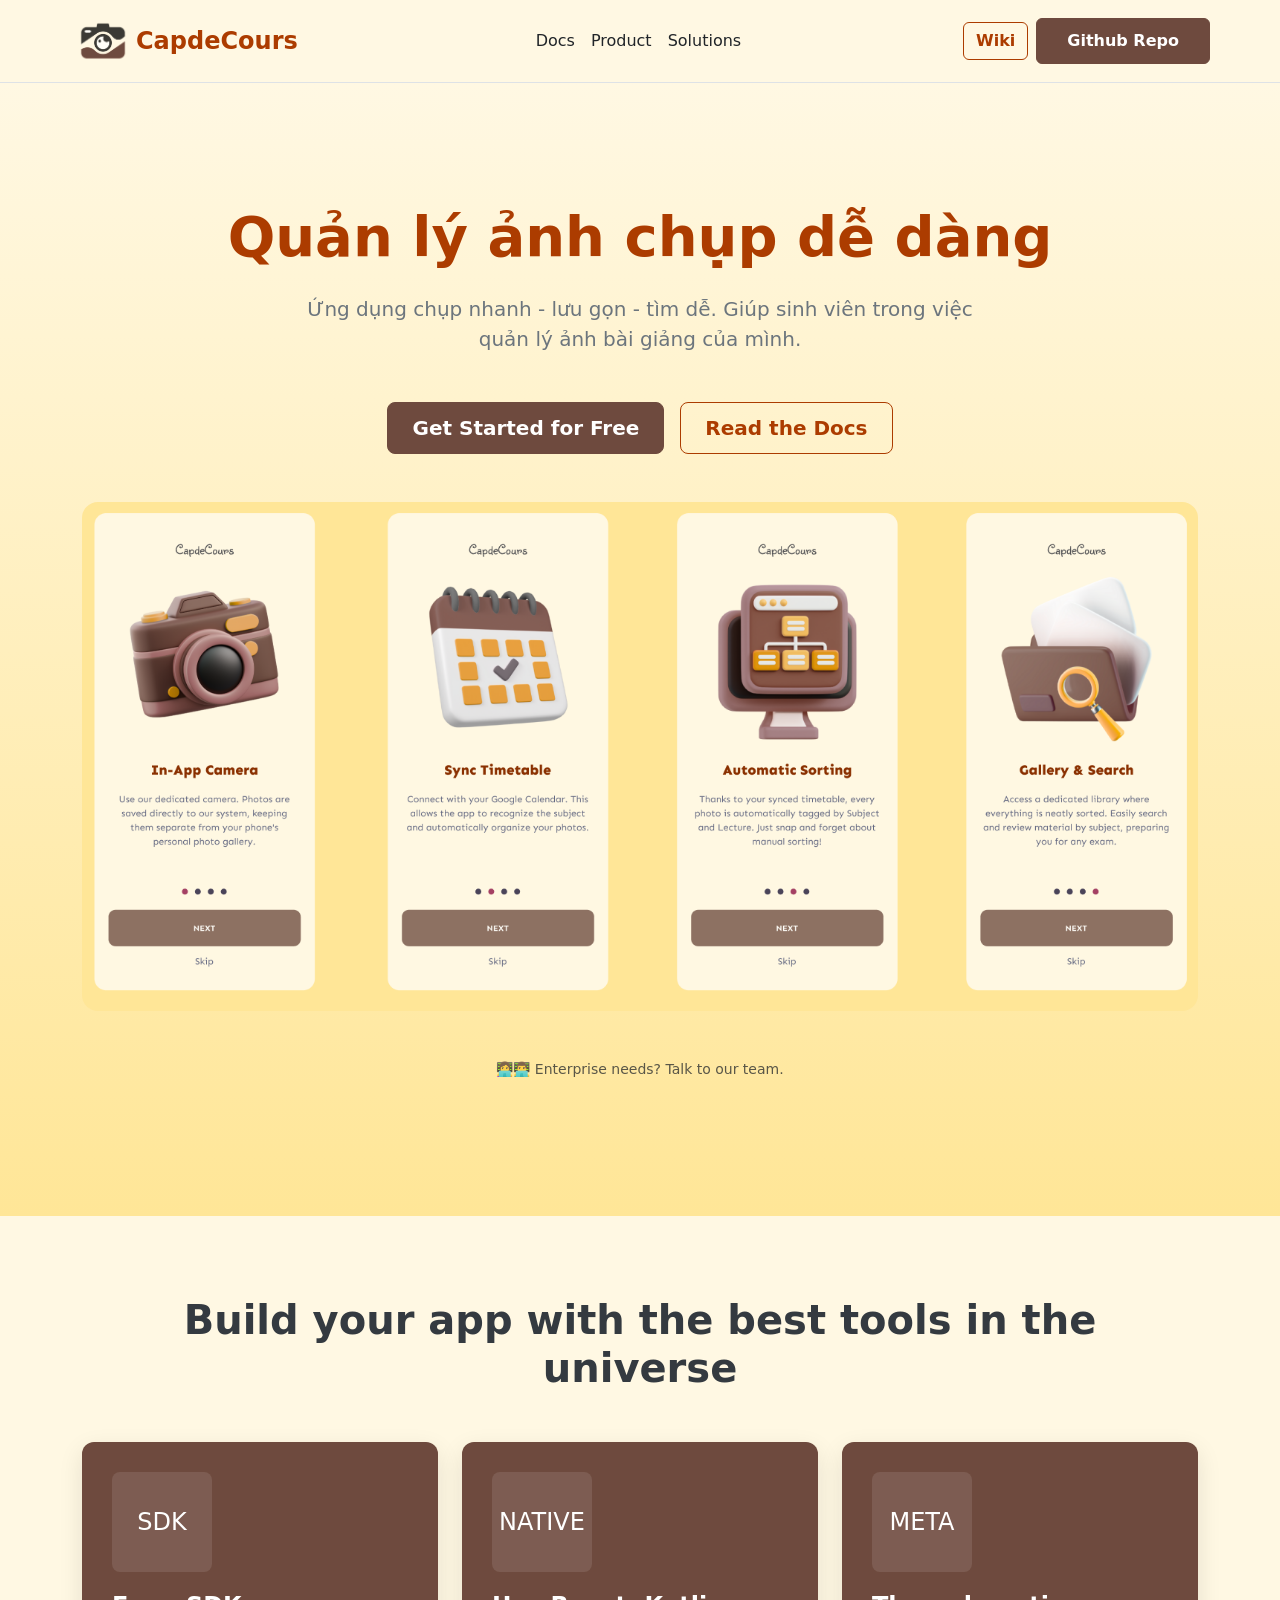
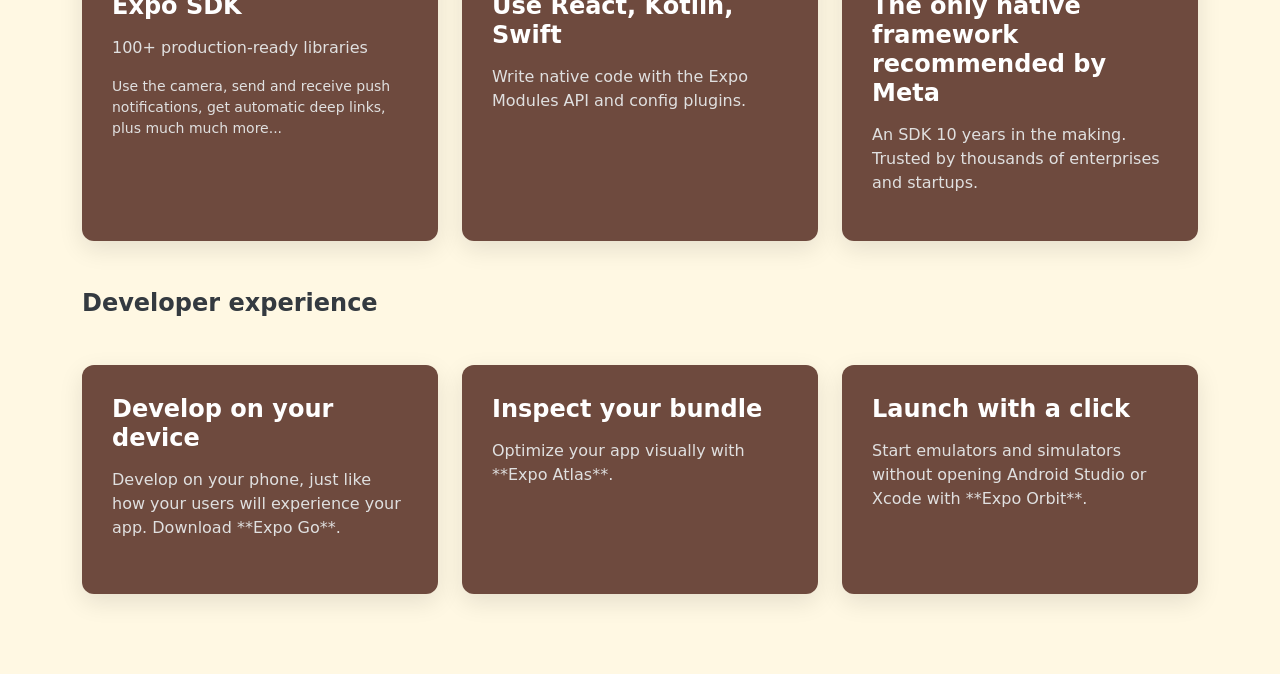
==== pages/index.html @ 877081bb "docs(landingpage): :art: Landing page" ====
<!DOCTYPE html>
<html lang="vi" data-bs-theme="light">

<head>
    <meta charset="UTF-8">
    <meta name="viewport" content="width=device-width, initial-scale=1.0">
    <title>CapdeCours</title>
    <link href="https://cdn.jsdelivr.net/npm/bootstrap@5.3.3/dist/css/bootstrap.min.css" rel="stylesheet">
    <style>
        /* CSS TÙY CHỈNH VÀ BỘ MÀU MỚI */
        :root {
            --et-card-bg: #6E4A3E;
            /* Nền Card Đậm (Màu nhấn chính) */
            --et-bg-light: #FFF8E3;
            /* Nền Chính (Trắng kem) */
            --et-text-dark: #343a40;
            /* Màu chữ mặc định trên nền sáng */
            --et-accent-text: #E0E0E0;
            /* Màu chữ trên nền card đậm */
            --et-primary-color: #6E4A3E;
            /* Màu cho nút và tiêu đề nổi bật */
            --et-border-color: #e0e0e0;
            /* Màu viền trên nền sáng */
            --et-red-color: #AC3C00;
        }

        body {
            background-color: var(--et-bg-light) !important;
            color: var(--et-text-dark) !important;
        }

        /* 1. HEADER & HERO SECTION (Tương tự ảnh 1) */
        .hero-section {
            /* Đã thay đổi điểm bắt đầu gradient từ #FFE697 và điểm kết thúc là màu nền chính */
            background: linear-gradient(0deg, #FFE697 0%, var(--et-bg-light) 100%);
            padding: 120px 0;
            text-align: center;
        }

        .hero-title {
            font-size: 3.5rem;
            font-weight: 800;
            color: var(--et-red-color);
        }

        .hero-subtitle {
            font-size: 1.25rem;
            color: #6c757d;
            max-width: 700px;
            margin: 0 auto 30px;
        }

        .et-btn-primary {
            background-color: var(--et-primary-color) !important;
            border-color: var(--et-primary-color) !important;
            color: #ffffff !important;
            font-weight: bold;
            padding: 10px 30px;
        }

        .et-btn-secondary {
            border-color: var(--et-red-color) !important;
            color: var(--et-red-color) !important;
            font-weight: bold;
            padding: 10px 30px;
        }

        .et-btn-secondary:hover {
            background-color: var(--et-red-color) !important;
            color: #ffffff !important;
        }

        .et-btn-secondary2 {
            border-color: var(--et-red-color) !important;
            color: var(--et-red-color) !important;
            font-weight: bold;
        }

        .et-btn-secondary2:hover {
            background-color: var(--et-red-color) !important;
            color: #ffffff !important;
        }

        /* 2. CONTENT SECTION (Tương tự ảnh 2) */
        .content-section {
            background-color: var(--et-bg-light);
            padding: 80px 0;
            text-align: center;
        }

        .content-section h2 {
            font-size: 2.5rem;
            font-weight: 800;
            margin-bottom: 50px;
        }

        .et-dark-card {
            background-color: var(--et-card-bg);
            border-radius: 12px;
            padding: 30px;
            text-align: left;
            box-shadow: 0 8px 25px rgba(0, 0, 0, 0.1);
            height: 100%;
            color: var(--et-accent-text);
            /* Chữ sáng trên card tối */
        }

        .et-dark-card h3 {
            font-size: 1.5rem;
            font-weight: 700;
            margin-bottom: 15px;
            color: #ffffff;
            /* Tiêu đề trắng */
        }

        .et-dark-card p {
            color: var(--et-accent-text);
        }

        .icon-placeholder {
            width: 100px;
            height: 100px;
            background-color: rgba(255, 255, 255, 0.1);
            /* Icon nhạt */
            border-radius: 8px;
            margin-bottom: 20px;
            display: flex;
            align-items: center;
            justify-content: center;
            color: #ffffff;
            font-size: 1.5rem;
        }
    </style>
</head>

<body>

    <header class="border-bottom sticky-top" style="background-color: var(--et-bg-light);">
        <nav class="navbar navbar-expand-lg container-xl py-3">
            <img src="./assests/images/logo.png" height="50" class="px-2" alt="Logo">
            <a class="navbar-brand fw-bold fs-4" style="color: var(--et-red-color);" href="#">CapdeCours</a>
            <div class="collapse navbar-collapse">
                <ul class="navbar-nav mx-auto">
                    <li class="nav-item"><a class="nav-link text-dark" href="#">Docs</a></li>
                    <li class="nav-item"><a class="nav-link text-dark" href="#">Product</a></li>
                    <li class="nav-item"><a class="nav-link text-dark" href="#">Solutions</a></li>
                </ul>
                <div class="d-flex align-items-center">
                    <a class="btn et-btn-secondary2 me-2" href="#">Wiki</a>
                    <a class="btn et-btn-primary" href="#">Github Repo</a>
                </div>
            </div>
        </nav>
    </header>

    <section class="hero-section">
        <div class="container-xl">
            <h1 class="hero-title mb-4">Quản lý ảnh chụp dễ dàng</h1>
            <p class="hero-subtitle mb-5">
                Ứng dụng chụp nhanh - lưu gọn - tìm dễ. Giúp sinh viên trong việc quản lý ảnh bài giảng của mình.
            </p>
            <div class="d-grid gap-3 d-sm-flex justify-content-sm-center mb-5">
                <a class="btn et-btn-primary btn-lg px-4" href="#">Get Started for Free</a>
                <a class="btn et-btn-secondary btn-lg px-4" href="#">Read the Docs</a>
            </div>

            <div class="my-5 rounded-4 overflow-hidden">
                <img src="./assests/images/onboarding.png" alt="Onboarding Image" class="img-fluid">
            </div>

            <div class="text-center mt-4">
                <p class="small text-muted">👩‍💻👨‍💻 Enterprise needs? Talk to our team.</p>
            </div>
        </div>
    </section>

    <section class="content-section">
        <div class="container-xl">
            <h2>Build your app with the best tools in the universe</h2>

            <div class="row g-4">
                <div class="col-lg-4 col-md-6">
                    <div class="et-dark-card">
                        <div class="icon-placeholder">SDK</div>
                        <h3>Expo SDK</h3>
                        <p>100+ production-ready libraries</p>
                        <p class="small">Use the camera, send and receive push notifications, get automatic deep links,
                            plus much much more...</p>
                        <div class="mt-4"></div>
                    </div>
                </div>

                <div class="col-lg-4 col-md-6">
                    <div class="et-dark-card">
                        <div class="icon-placeholder">NATIVE</div>
                        <h3>Use React, Kotlin, Swift</h3>
                        <p>Write native code with the Expo Modules API and config plugins.</p>
                        <div class="mt-4"></div>
                    </div>
                </div>

                <div class="col-lg-4 col-md-6">
                    <div class="et-dark-card">
                        <div class="icon-placeholder">META</div>
                        <h3>The only native framework recommended by Meta</h3>
                        <p>An SDK 10 years in the making. Trusted by thousands of enterprises and startups.</p>
                    </div>
                </div>

                <div class="col-12 mt-5">
                    <h3 class="text-start fw-bold fs-4 mb-4" style="color: var(--et-text-dark);">Developer experience
                    </h3>
                </div>

                <div class="col-lg-4 col-md-6">
                    <div class="et-dark-card">
                        <h3>Develop on your device</h3>
                        <p>Develop on your phone, just like how your users will experience your app. Download **Expo
                            Go**.</p>
                        <div class="mt-4"></div>
                    </div>
                </div>

                <div class="col-lg-4 col-md-6">
                    <div class="et-dark-card">
                        <h3>Inspect your bundle</h3>
                        <p>Optimize your app visually with **Expo Atlas**.</p>
                        <div class="mt-4"></div>
                    </div>
                </div>

                <div class="col-lg-4 col-md-6">
                    <div class="et-dark-card">
                        <h3>Launch with a click</h3>
                        <p>Start emulators and simulators without opening Android Studio or Xcode with **Expo Orbit**.
                        </p>
                        <div class="mt-4"></div>
                    </div>
                </div>

            </div>
        </div>
    </section>

    <script src="https://cdn.jsdelivr.net/npm/bootstrap@5.3.3/dist/js/bootstrap.bundle.min.js"></script>
    <script src="script.js"></script>
</body>

</html>
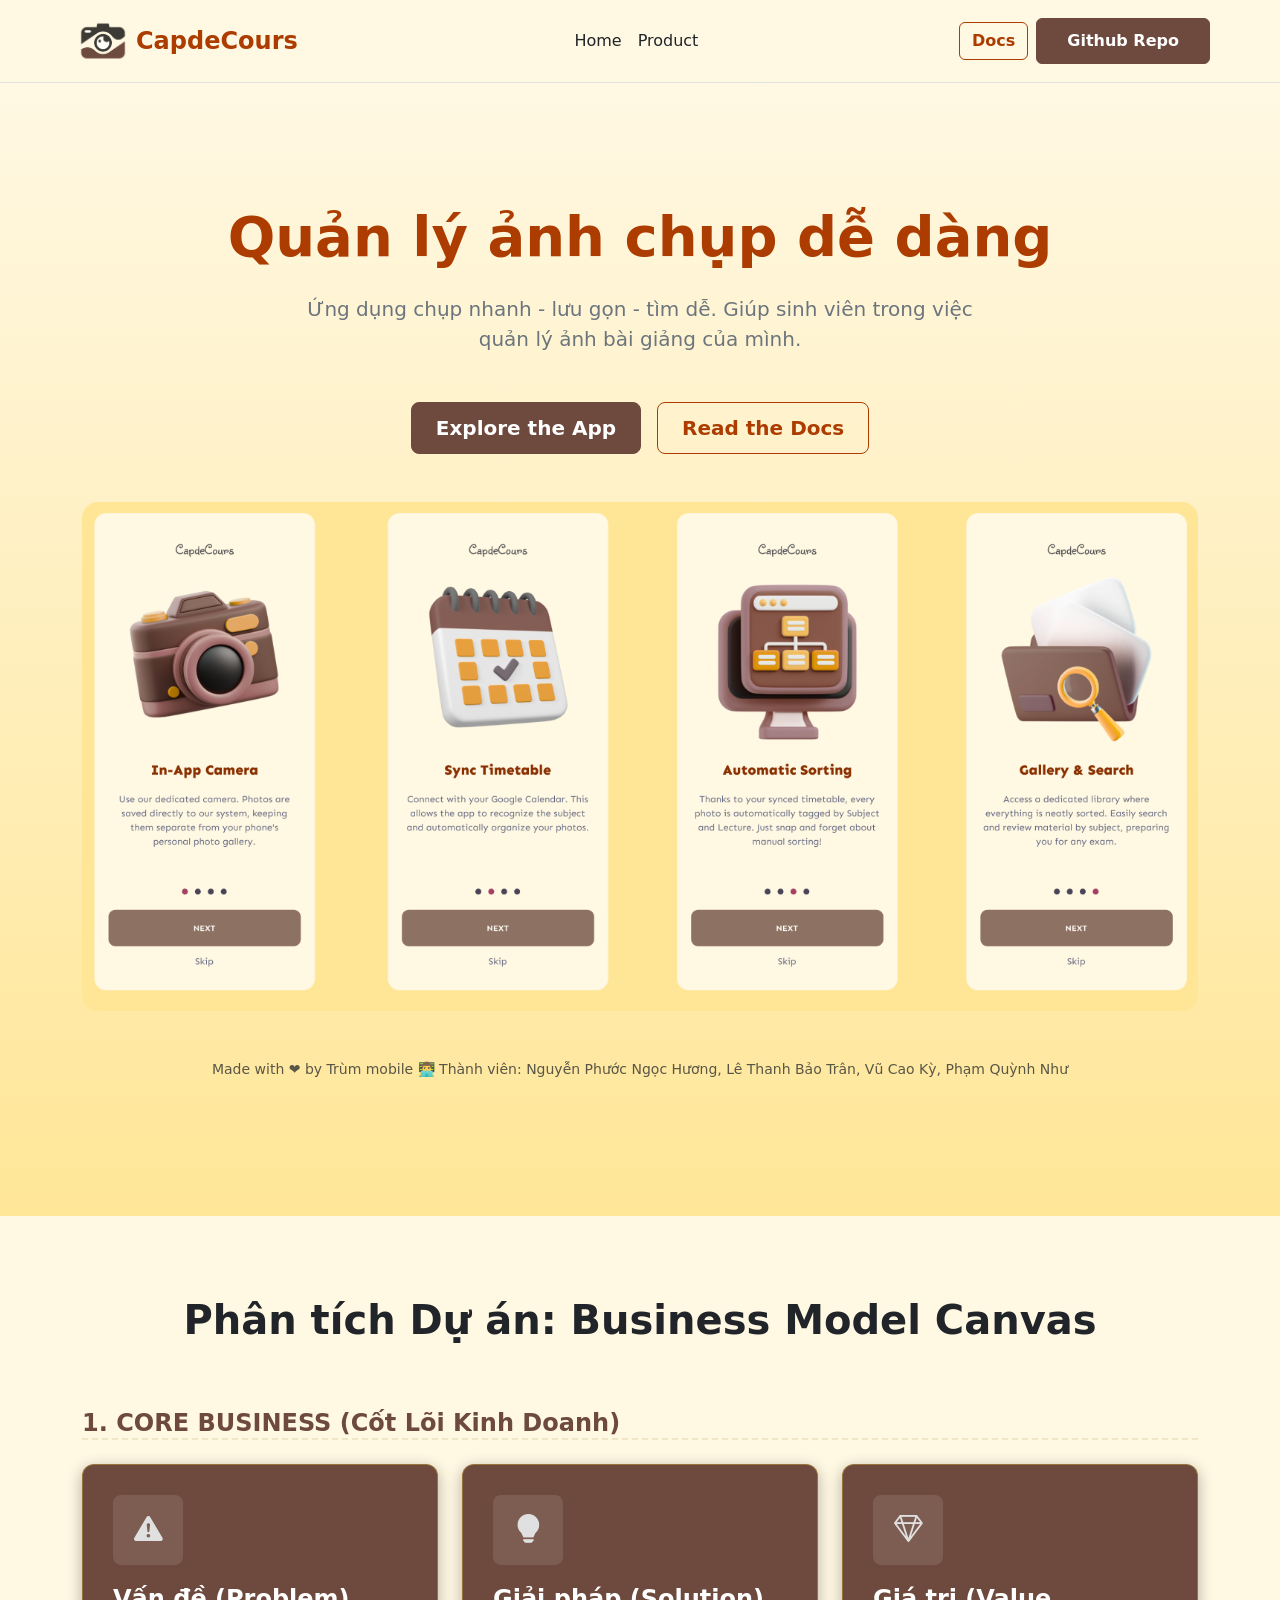
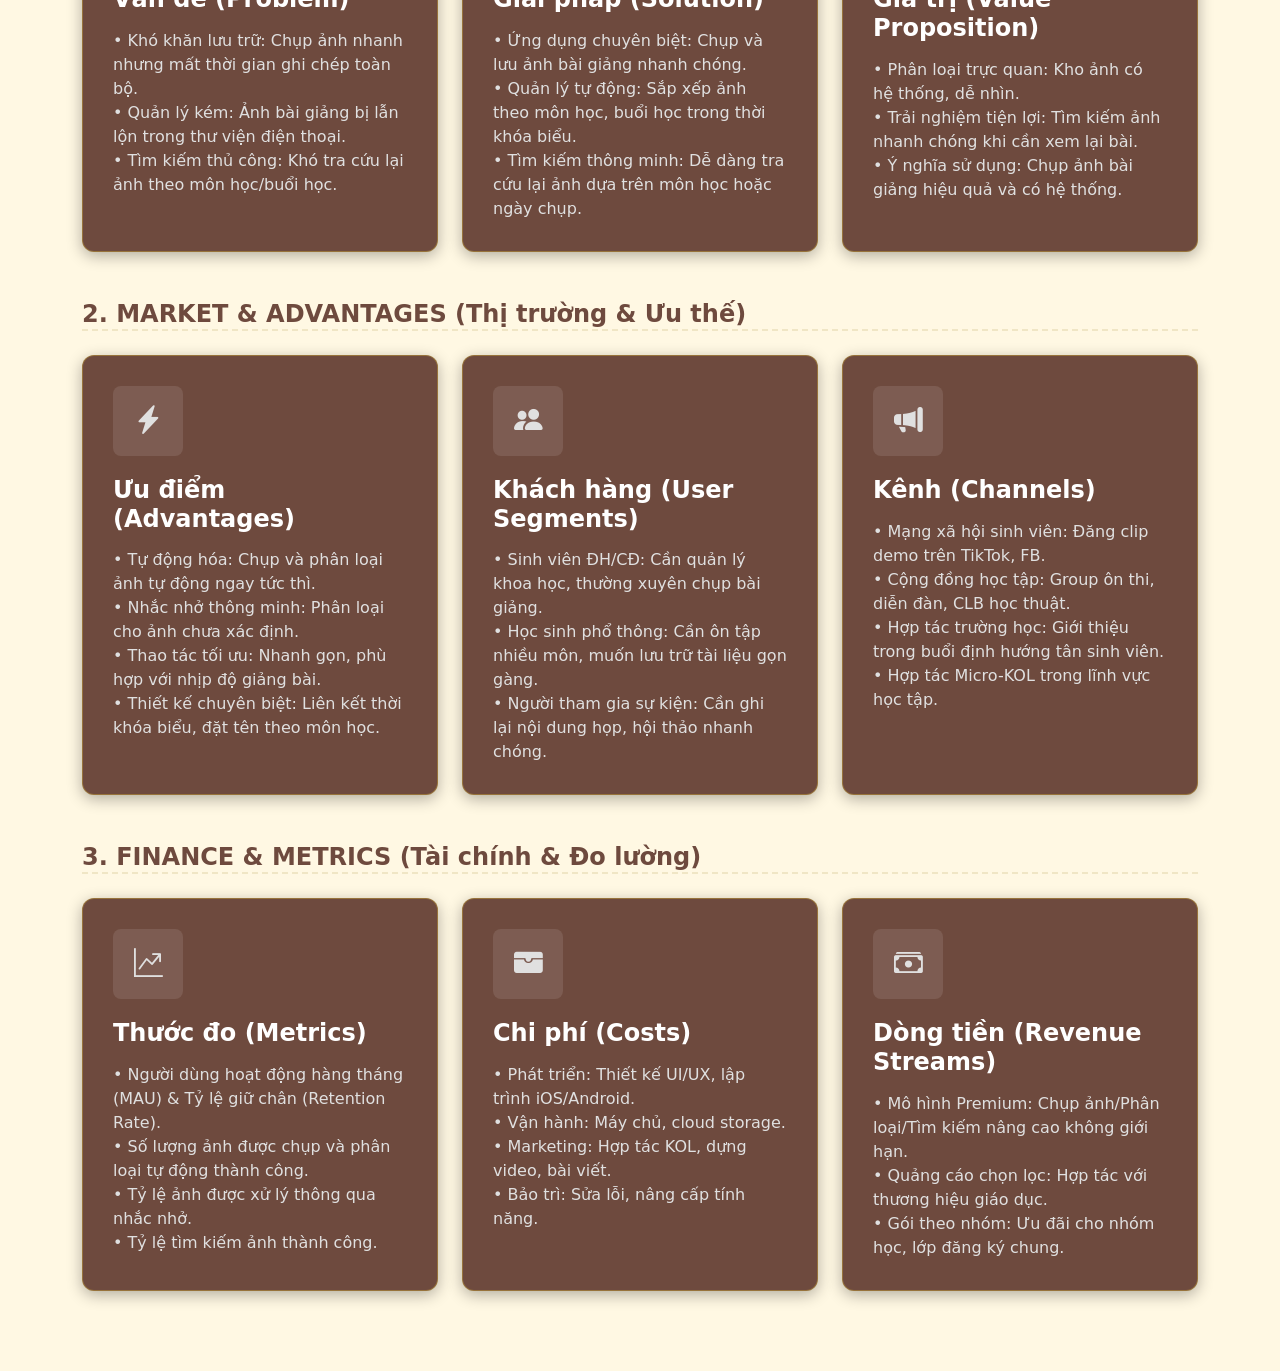
==== commit 198ee170: "feat(landingpage): :zap: complete web" ====
--- a/pages/index.html
+++ b/pages/index.html
@@ -5,6 +5,7 @@
     <meta charset="UTF-8">
     <meta name="viewport" content="width=device-width, initial-scale=1.0">
     <title>CapdeCours</title>
+    <link rel="stylesheet" href="https://cdn.jsdelivr.net/npm/bootstrap-icons@1.11.3/font/bootstrap-icons.min.css">
     <link href="https://cdn.jsdelivr.net/npm/bootstrap@5.3.3/dist/css/bootstrap.min.css" rel="stylesheet">
     <style>
         /* CSS TÙY CHỈNH VÀ BỘ MÀU MỚI */
@@ -94,15 +95,45 @@
             margin-bottom: 50px;
         }
 
+        .content-section h2 {
+            /* Thêm đường phân cách màu nhấn phụ */
+            border-bottom: 3px solid var(--et-accent-secondary);
+            padding-bottom: 15px;
+        }
+
         .et-dark-card {
             background-color: var(--et-card-bg);
+            border: 1px solid rgba(212, 175, 55, 0.4);
+            /* Border Vàng Đồng nhạt */
             border-radius: 12px;
             padding: 30px;
             text-align: left;
-            box-shadow: 0 8px 25px rgba(0, 0, 0, 0.1);
             height: 100%;
             color: var(--et-accent-text);
-            /* Chữ sáng trên card tối */
+
+            /* Đổ bóng nhẹ và hiệu ứng chuyển động */
+            box-shadow: 0 4px 15px rgba(0, 0, 0, 0.3);
+            transition: transform 0.3s ease, box-shadow 0.3s ease;
+        }
+
+        .et-dark-card:hover {
+            /* Nâng card nhẹ lên khi di chuột */
+            transform: translateY(-5px);
+            /* Tăng cường đổ bóng */
+            box-shadow: 0 10px 30px rgba(0, 0, 0, 0.5);
+            /* Có thể làm sáng nhẹ nền card */
+            background-color: #552117;
+            /* Màu đậm hơn một chút */
+        }
+
+        .et-btn-primary:hover {
+            /* Nâng card nhẹ lên khi di chuột */
+            transform: translateY(-3px);
+            /* Tăng cường đổ bóng */
+            box-shadow: 0 5px 10px rgba(0, 0, 0, 0.1);
+            /* Có thể làm sáng nhẹ nền card */
+            background-color: #552117;
+            /* Màu đậm hơn một chút */
         }
 
         .et-dark-card h3 {
@@ -118,8 +149,8 @@
         }
 
         .icon-placeholder {
-            width: 100px;
-            height: 100px;
+            width: 70px;
+            height: 70px;
             background-color: rgba(255, 255, 255, 0.1);
             /* Icon nhạt */
             border-radius: 8px;
@@ -128,7 +159,11 @@
             align-items: center;
             justify-content: center;
             color: #ffffff;
-            font-size: 1.5rem;
+            background-color: rgba(255, 255, 255, 0.1);
+            color: var(--et-accent-secondary);
+            /* Icon màu Vàng Đồng */
+            font-size: 1.8rem;
+            /* Tăng kích thước icon lên một chút */
         }
     </style>
 </head>
@@ -138,16 +173,18 @@
     <header class="border-bottom sticky-top" style="background-color: var(--et-bg-light);">
         <nav class="navbar navbar-expand-lg container-xl py-3">
             <img src="./assests/images/logo.png" height="50" class="px-2" alt="Logo">
-            <a class="navbar-brand fw-bold fs-4" style="color: var(--et-red-color);" href="#">CapdeCours</a>
+            <a class="navbar-brand fw-bold fs-4" style="color: var(--et-red-color);" href="index.html">CapdeCours</a>
             <div class="collapse navbar-collapse">
                 <ul class="navbar-nav mx-auto">
-                    <li class="nav-item"><a class="nav-link text-dark" href="#">Docs</a></li>
-                    <li class="nav-item"><a class="nav-link text-dark" href="#">Product</a></li>
-                    <li class="nav-item"><a class="nav-link text-dark" href="#">Solutions</a></li>
+                    <li class="nav-item"><a class="nav-link text-dark" href="index.html">Home</a></li>
+                    <li class="nav-item"><a class="nav-link text-dark" href="product.html">Product</a></li>
+                    <!-- <li class="nav-item"><a class="nav-link text-dark" href="#">Solutions</a></li> -->
                 </ul>
                 <div class="d-flex align-items-center">
-                    <a class="btn et-btn-secondary2 me-2" href="#">Wiki</a>
-                    <a class="btn et-btn-primary" href="#">Github Repo</a>
+                    <a class="btn et-btn-secondary2 me-2"
+                        href="https://github.com/cn01-trum-mobile/BTL-App-development/wiki">Docs</a>
+                    <a class="btn et-btn-primary" href="https://github.com/cn01-trum-mobile/BTL-App-development">Github
+                        Repo</a>
                 </div>
             </div>
         </nav>
@@ -160,8 +197,9 @@
                 Ứng dụng chụp nhanh - lưu gọn - tìm dễ. Giúp sinh viên trong việc quản lý ảnh bài giảng của mình.
             </p>
             <div class="d-grid gap-3 d-sm-flex justify-content-sm-center mb-5">
-                <a class="btn et-btn-primary btn-lg px-4" href="#">Get Started for Free</a>
-                <a class="btn et-btn-secondary btn-lg px-4" href="#">Read the Docs</a>
+                <a class="btn et-btn-primary btn-lg px-4" href="product.html">Explore the App</a>
+                <a class="btn et-btn-secondary btn-lg px-4"
+                    href="https://github.com/cn01-trum-mobile/BTL-App-development/wiki">Read the Docs</a>
             </div>
 
             <div class="my-5 rounded-4 overflow-hidden">
@@ -169,72 +207,137 @@
             </div>
 
             <div class="text-center mt-4">
-                <p class="small text-muted">👩‍💻👨‍💻 Enterprise needs? Talk to our team.</p>
+                <p class="small text-muted"> Made with ❤️ by Trùm mobile 👨‍💻 Thành viên: Nguyễn Phước Ngọc Hương, Lê
+                    Thanh Bảo Trân, Vũ Cao Kỳ, Phạm Quỳnh Như</p>
             </div>
         </div>
     </section>
 
     <section class="content-section">
         <div class="container-xl">
-            <h2>Build your app with the best tools in the universe</h2>
+            <h2 class="text-dark">Phân tích Dự án: Business Model Canvas</h2>
+
+            <h3 class="text-start fw-bold fs-4 mb-4"
+                style="color: var(--et-primary-color); border-bottom: 2px dashed #f0e6c5;">1. CORE BUSINESS (Cốt Lõi
+                Kinh Doanh)</h3>
+
+            <div class="row g-4 mb-5">
+
+                <div class="col-lg-4 col-md-6">
+                    <div class="et-dark-card">
+                        <div class="icon-placeholder"><i class="bi bi-exclamation-triangle-fill"></i></div>
+                        <h3>Vấn đề (Problem)</h3>
+                        <ul class="list-unstyled mb-0">
+                            <li>• Khó khăn lưu trữ: Chụp ảnh nhanh nhưng mất thời gian ghi chép toàn bộ.</li>
+                            <li>• Quản lý kém: Ảnh bài giảng bị lẫn lộn trong thư viện điện thoại.</li>
+                            <li>• Tìm kiếm thủ công: Khó tra cứu lại ảnh theo môn học/buổi học.</li>
+                        </ul>
+                    </div>
+                </div>
+                <div class="col-lg-4 col-md-6">
+                    <div class="et-dark-card">
+                        <div class="icon-placeholder"><i class="bi bi-lightbulb-fill"></i></div>
+                        <h3>Giải pháp (Solution)</h3>
+                        <ul class="list-unstyled mb-0">
+                            <li>• Ứng dụng chuyên biệt: Chụp và lưu ảnh bài giảng nhanh chóng.</li>
+                            <li>• Quản lý tự động: Sắp xếp ảnh theo môn học, buổi học trong thời khóa biểu.</li>
+                            <li>• Tìm kiếm thông minh: Dễ dàng tra cứu lại ảnh dựa trên môn học hoặc ngày chụp.</li>
+                        </ul>
+                    </div>
+                </div>
+                <div class="col-lg-4 col-md-6">
+                    <div class="et-dark-card">
+                        <div class="icon-placeholder"><i class="bi bi-gem"></i></div>
+                        <h3>Giá trị (Value Proposition)</h3>
+                        <ul class="list-unstyled mb-0">
+                            <li>• Phân loại trực quan: Kho ảnh có hệ thống, dễ nhìn.</li>
+                            <li>• Trải nghiệm tiện lợi: Tìm kiếm ảnh nhanh chóng khi cần xem lại bài.</li>
+                            <li>• Ý nghĩa sử dụng: Chụp ảnh bài giảng hiệu quả và có hệ thống.</li>
+                        </ul>
+                    </div>
+                </div>
+            </div>
+
+            <h3 class="text-start fw-bold fs-4 mb-4 mt-5"
+                style="color: var(--et-primary-color); border-bottom: 2px dashed #f0e6c5;">2. MARKET & ADVANTAGES (Thị
+                trường & Ưu thế)</h3>
+
+            <div class="row g-4 mb-5">
+                <div class="col-lg-4 col-md-6">
+                    <div class="et-dark-card">
+                        <div class="icon-placeholder"><i class="bi bi-lightning-charge-fill"></i></div>
+                        <h3>Ưu điểm (Advantages)</h3>
+                        <ul class="list-unstyled mb-0">
+                            <li>• Tự động hóa: Chụp và phân loại ảnh tự động ngay tức thì.</li>
+                            <li>• Nhắc nhở thông minh: Phân loại cho ảnh chưa xác định.</li>
+                            <li>• Thao tác tối ưu: Nhanh gọn, phù hợp với nhịp độ giảng bài.</li>
+                            <li>• Thiết kế chuyên biệt: Liên kết thời khóa biểu, đặt tên theo môn học.</li>
+                        </ul>
+                    </div>
+                </div>
+                <div class="col-lg-4 col-md-6">
+                    <div class="et-dark-card">
+                        <div class="icon-placeholder"><i class="bi bi-people-fill"></i></div>
+                        <h3>Khách hàng (User Segments)</h3>
+                        <ul class="list-unstyled mb-0">
+                            <li>• Sinh viên ĐH/CĐ: Cần quản lý khoa học, thường xuyên chụp bài giảng.</li>
+                            <li>• Học sinh phổ thông: Cần ôn tập nhiều môn, muốn lưu trữ tài liệu gọn gàng.</li>
+                            <li>• Người tham gia sự kiện: Cần ghi lại nội dung họp, hội thảo nhanh chóng.</li>
+                        </ul>
+                    </div>
+                </div>
+                <div class="col-lg-4 col-md-6">
+                    <div class="et-dark-card">
+                        <div class="icon-placeholder"><i class="bi bi-megaphone-fill"></i></div>
+                        <h3>Kênh (Channels)</h3>
+                        <ul class="list-unstyled mb-0">
+                            <li>• Mạng xã hội sinh viên: Đăng clip demo trên TikTok, FB.</li>
+                            <li>• Cộng đồng học tập: Group ôn thi, diễn đàn, CLB học thuật.</li>
+                            <li>• Hợp tác trường học: Giới thiệu trong buổi định hướng tân sinh viên.</li>
+                            <li>• Hợp tác Micro-KOL trong lĩnh vực học tập.</li>
+                        </ul>
+                    </div>
+                </div>
+            </div>
+
+            <h3 class="text-start fw-bold fs-4 mb-4 mt-5"
+                style="color: var(--et-primary-color); border-bottom: 2px dashed #f0e6c5;">3. FINANCE & METRICS (Tài
+                chính & Đo lường)</h3>
 
             <div class="row g-4">
                 <div class="col-lg-4 col-md-6">
                     <div class="et-dark-card">
-                        <div class="icon-placeholder">SDK</div>
-                        <h3>Expo SDK</h3>
-                        <p>100+ production-ready libraries</p>
-                        <p class="small">Use the camera, send and receive push notifications, get automatic deep links,
-                            plus much much more...</p>
-                        <div class="mt-4"></div>
-                    </div>
-                </div>
-
-                <div class="col-lg-4 col-md-6">
-                    <div class="et-dark-card">
-                        <div class="icon-placeholder">NATIVE</div>
-                        <h3>Use React, Kotlin, Swift</h3>
-                        <p>Write native code with the Expo Modules API and config plugins.</p>
-                        <div class="mt-4"></div>
-                    </div>
-                </div>
-
-                <div class="col-lg-4 col-md-6">
-                    <div class="et-dark-card">
-                        <div class="icon-placeholder">META</div>
-                        <h3>The only native framework recommended by Meta</h3>
-                        <p>An SDK 10 years in the making. Trusted by thousands of enterprises and startups.</p>
-                    </div>
-                </div>
-
-                <div class="col-12 mt-5">
-                    <h3 class="text-start fw-bold fs-4 mb-4" style="color: var(--et-text-dark);">Developer experience
-                    </h3>
-                </div>
-
-                <div class="col-lg-4 col-md-6">
-                    <div class="et-dark-card">
-                        <h3>Develop on your device</h3>
-                        <p>Develop on your phone, just like how your users will experience your app. Download **Expo
-                            Go**.</p>
-                        <div class="mt-4"></div>
-                    </div>
-                </div>
-
-                <div class="col-lg-4 col-md-6">
-                    <div class="et-dark-card">
-                        <h3>Inspect your bundle</h3>
-                        <p>Optimize your app visually with **Expo Atlas**.</p>
-                        <div class="mt-4"></div>
-                    </div>
-                </div>
-
-                <div class="col-lg-4 col-md-6">
-                    <div class="et-dark-card">
-                        <h3>Launch with a click</h3>
-                        <p>Start emulators and simulators without opening Android Studio or Xcode with **Expo Orbit**.
-                        </p>
-                        <div class="mt-4"></div>
+                        <div class="icon-placeholder"><i class="bi bi-graph-up-arrow"></i></div>
+                        <h3>Thước đo (Metrics)</h3>
+                        <ul class="list-unstyled mb-0">
+                            <li>• Người dùng hoạt động hàng tháng (MAU) & Tỷ lệ giữ chân (Retention Rate).</li>
+                            <li>• Số lượng ảnh được chụp và phân loại tự động thành công.</li>
+                            <li>• Tỷ lệ ảnh được xử lý thông qua nhắc nhở.</li>
+                            <li>• Tỷ lệ tìm kiếm ảnh thành công.</li>
+                        </ul>
+                    </div>
+                </div>
+                <div class="col-lg-4 col-md-6">
+                    <div class="et-dark-card">
+                        <div class="icon-placeholder"><i class="bi bi-wallet-fill"></i></div>
+                        <h3>Chi phí (Costs)</h3>
+                        <ul class="list-unstyled mb-0">
+                            <li>• Phát triển: Thiết kế UI/UX, lập trình iOS/Android.</li>
+                            <li>• Vận hành: Máy chủ, cloud storage.</li>
+                            <li>• Marketing: Hợp tác KOL, dựng video, bài viết.</li>
+                            <li>• Bảo trì: Sửa lỗi, nâng cấp tính năng.</li>
+                        </ul>
+                    </div>
+                </div>
+                <div class="col-lg-4 col-md-6">
+                    <div class="et-dark-card">
+                        <div class="icon-placeholder"><i class="bi bi-cash-stack"></i></div>
+                        <h3>Dòng tiền (Revenue Streams)</h3>
+                        <ul class="list-unstyled mb-0">
+                            <li>• Mô hình Premium: Chụp ảnh/Phân loại/Tìm kiếm nâng cao không giới hạn.</li>
+                            <li>• Quảng cáo chọn lọc: Hợp tác với thương hiệu giáo dục.</li>
+                            <li>• Gói theo nhóm: Ưu đãi cho nhóm học, lớp đăng ký chung.</li>
+                        </ul>
                     </div>
                 </div>
 
